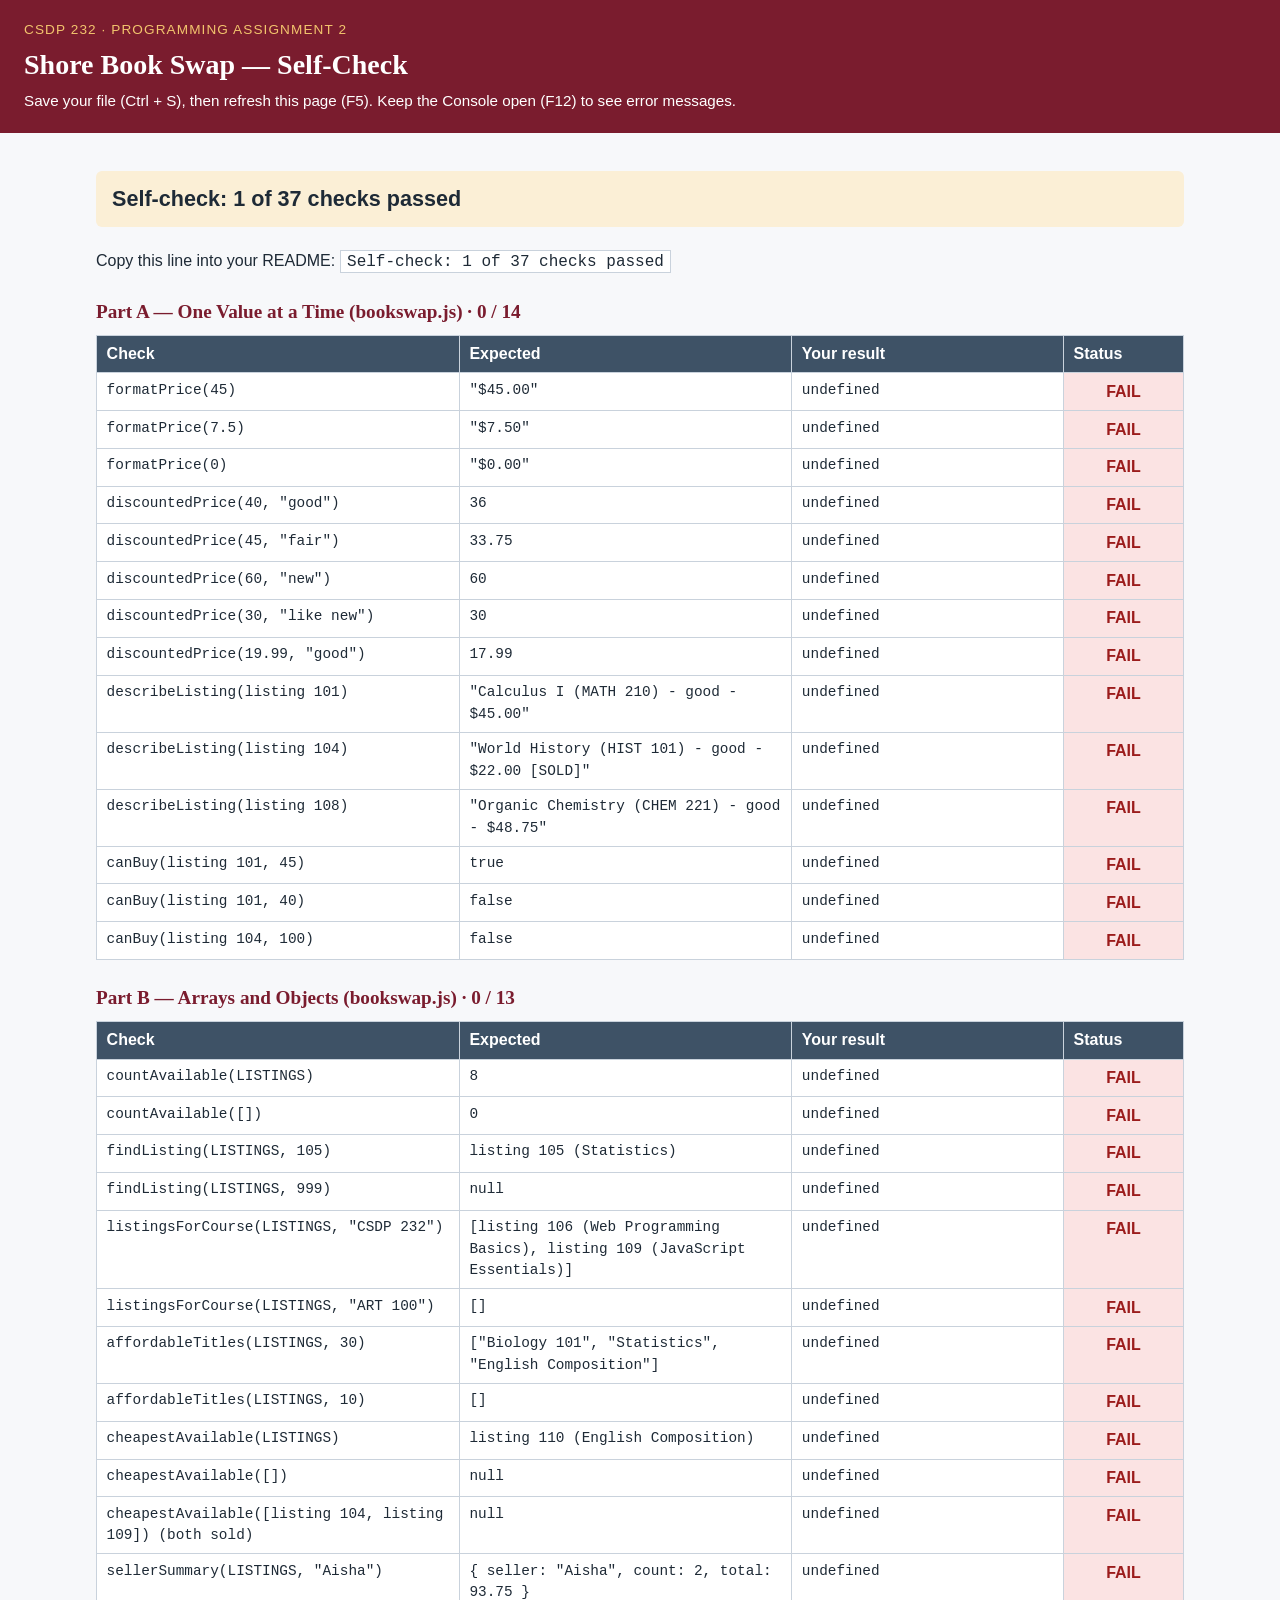
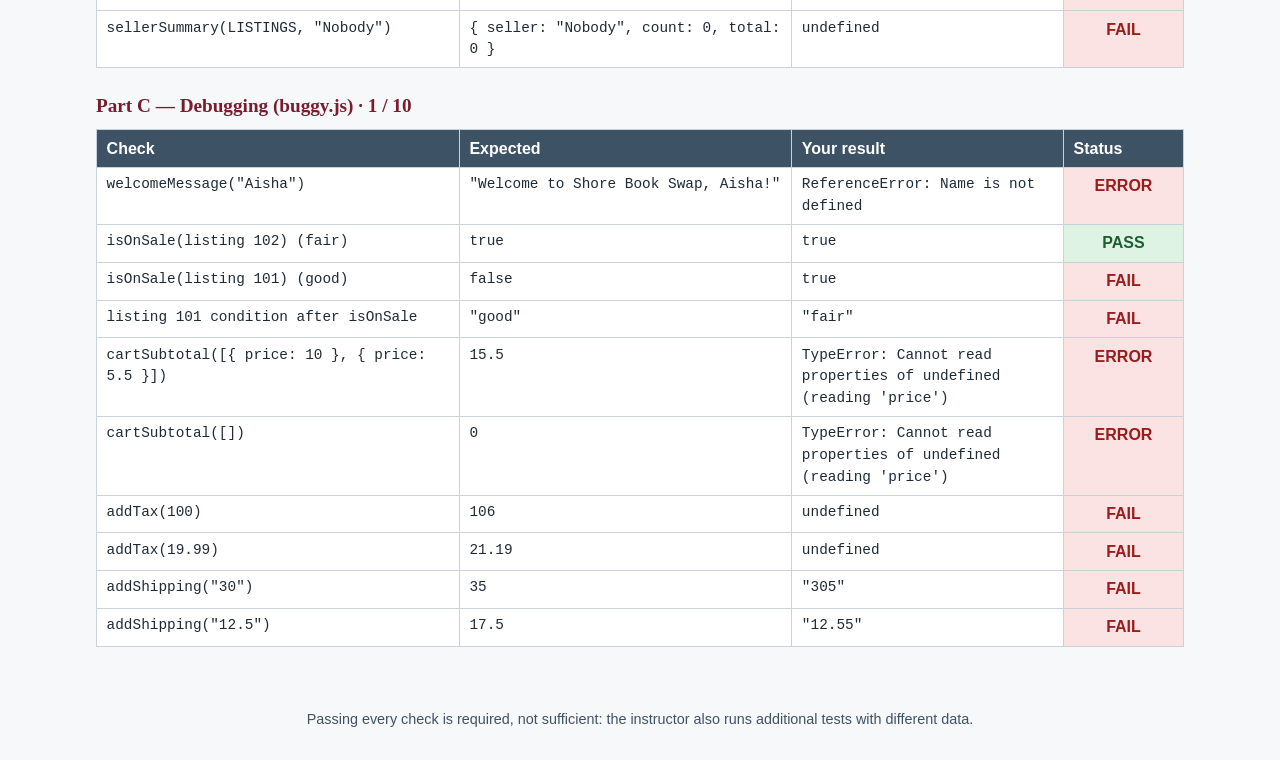
==== pa2/index.html @ 66fd7a8d "Add PA2 starter files" ====
<!DOCTYPE html>
<html lang="en">
<head>
  <meta charset="utf-8">
  <meta name="viewport" content="width=device-width, initial-scale=1">
  <title>PA2 Self-Check · Shore Book Swap</title>
  <link rel="stylesheet" href="css/checks.css">
</head>
<body>
  <!-- PA2 self-check page. DO NOT EDIT THIS FILE. -->
  <header>
    <p class="kicker">CSDP 232 · Programming Assignment 2</p>
    <h1>Shore Book Swap — Self-Check</h1>
    <p class="hint">Save your file (Ctrl + S), then refresh this page (F5). Keep the Console open (F12) to see error messages.</p>
  </header>

  <main>
    <p id="summary" class="summary">Running checks…</p>
    <p class="readme">Copy this line into your README: <code id="readme-line"></code></p>
    <div id="results"></div>
  </main>

  <footer>
    <p>Passing every check is required, not sufficient: the instructor also runs additional tests with different data.</p>
  </footer>

  <script src="js/data.js"></script>
  <script src="js/bookswap.js"></script>
  <script src="js/buggy.js"></script>
  <script src="js/checks.js"></script>
</body>
</html>
---- pa2/css/checks.css ----
/* PA2 self-check page styles. DO NOT EDIT THIS FILE. */

body {
  margin: 0;
  font-family: Calibri, "Segoe UI", Arial, sans-serif;
  font-size: 1rem;
  line-height: 1.5;
  color: #1e2a36;
  background: #f7f8fa;
}

header {
  background: #7a1c2e;
  color: #ffffff;
  padding: 1.25rem 1.5rem;
}

header h1 {
  margin: 0.25rem 0;
  font-family: Cambria, Georgia, serif;
  font-size: 1.75rem;
}

.kicker {
  margin: 0;
  font-size: 0.85rem;
  letter-spacing: 0.08em;
  text-transform: uppercase;
  color: #f2c46d;
}

.hint {
  margin: 0;
  font-size: 0.95rem;
}

main {
  max-width: 68rem;
  margin: 0 auto;
  padding: 1rem 1.5rem 2rem;
}

.summary {
  font-size: 1.35rem;
  font-weight: bold;
  padding: 0.75rem 1rem;
  border-radius: 6px;
  background: #fbefd6;
}

.summary.all {
  background: #dff3e4;
  color: #1d5e33;
}

.readme code {
  background: #ffffff;
  border: 1px solid #c9d2dc;
  padding: 0.1rem 0.4rem;
}

h2 {
  font-family: Cambria, Georgia, serif;
  font-size: 1.2rem;
  color: #7a1c2e;
  margin: 1.5rem 0 0.5rem;
}

table {
  width: 100%;
  table-layout: fixed;
  border-collapse: collapse;
  background: #ffffff;
}

th:nth-child(1) { width: 34%; }
th:nth-child(2) { width: 31%; }
th:nth-child(3) { width: 25%; }
th:nth-child(4) { width: 10%; }

th,
td {
  border: 1px solid #c9d2dc;
  padding: 0.4rem 0.6rem;
  text-align: left;
  vertical-align: top;
}

th {
  background: #3e5266;
  color: #ffffff;
}

.code {
  font-family: "Courier New", Consolas, monospace;
  font-size: 0.9rem;
  word-break: break-word;
}

.status {
  font-weight: bold;
  text-align: center;
}

.pass { background: #dff3e4; color: #1d5e33; }
.fail { background: #fbe3e3; color: #9b1c1c; }
.error { background: #fbe3e3; color: #9b1c1c; }
.missing { background: #fbefd6; color: #7a4a00; }

footer {
  text-align: center;
  font-size: 0.9rem;
  padding: 1rem;
  color: #3e5266;
}
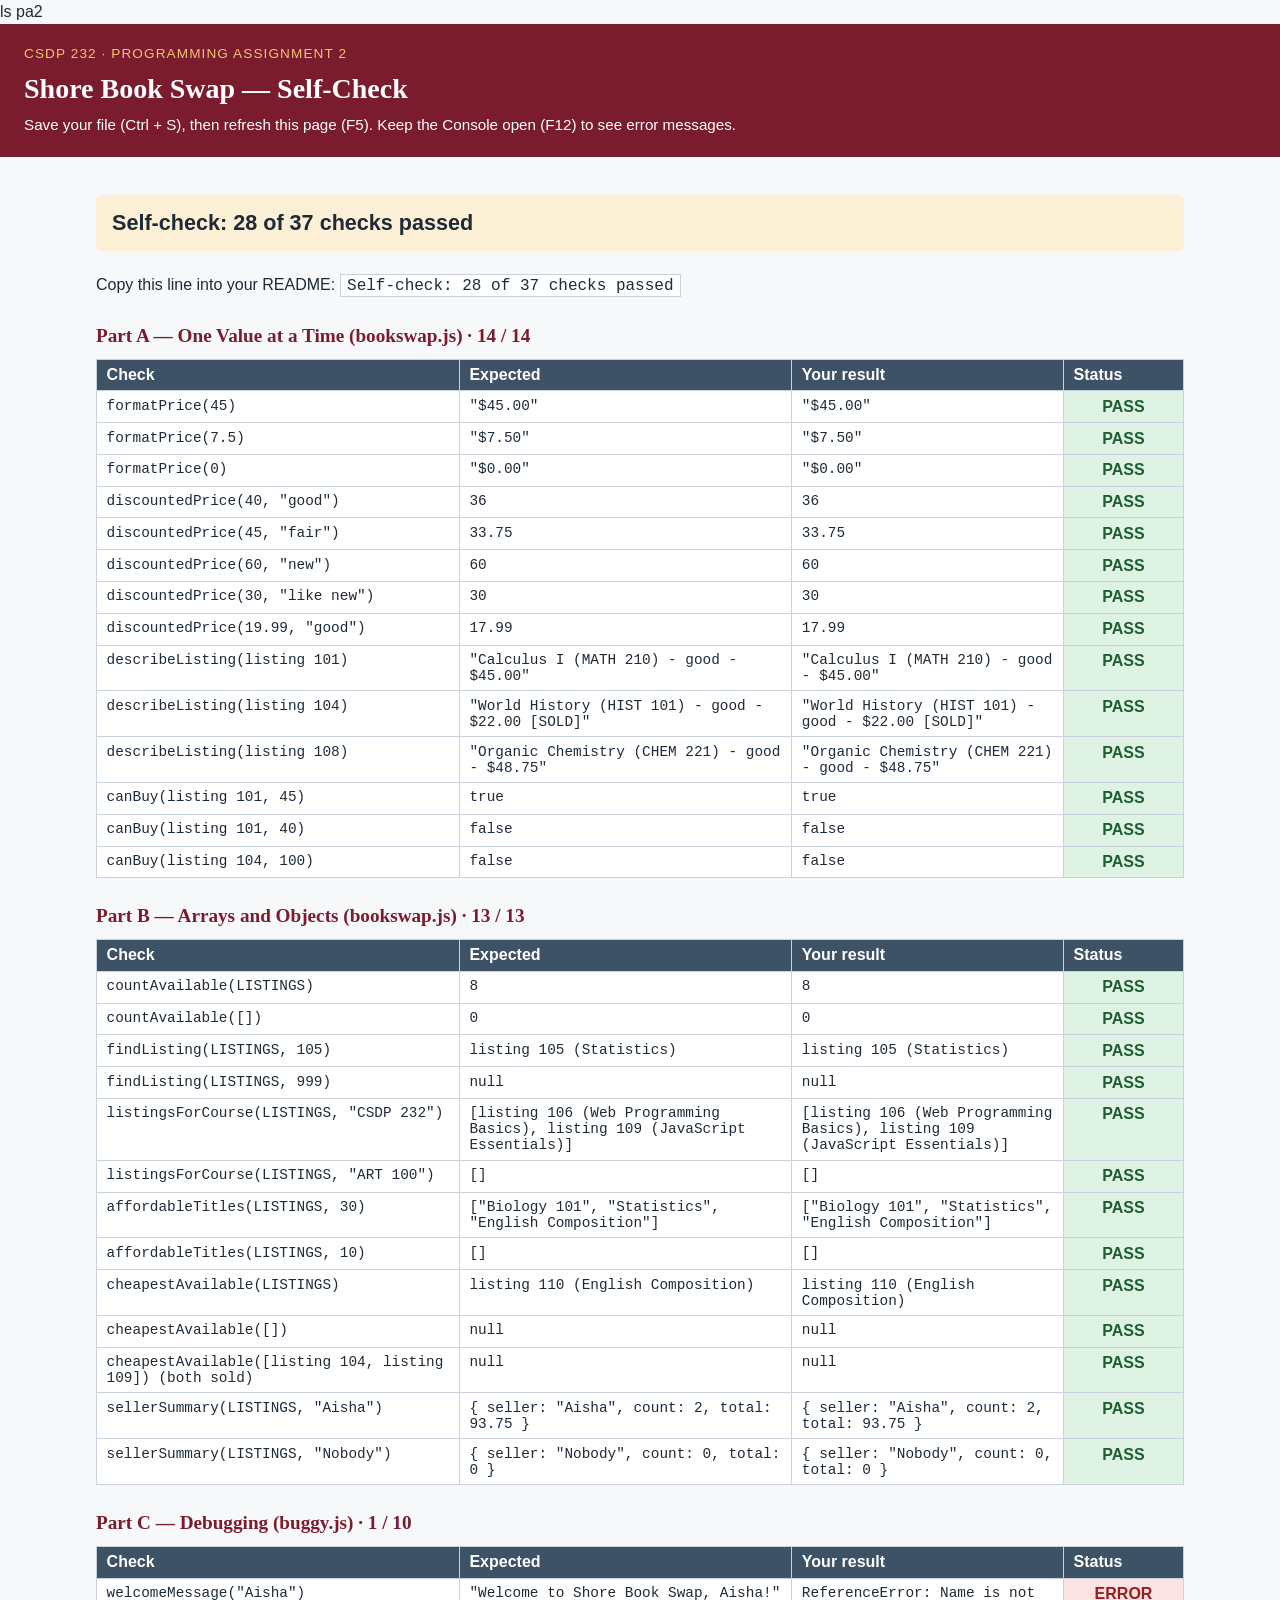
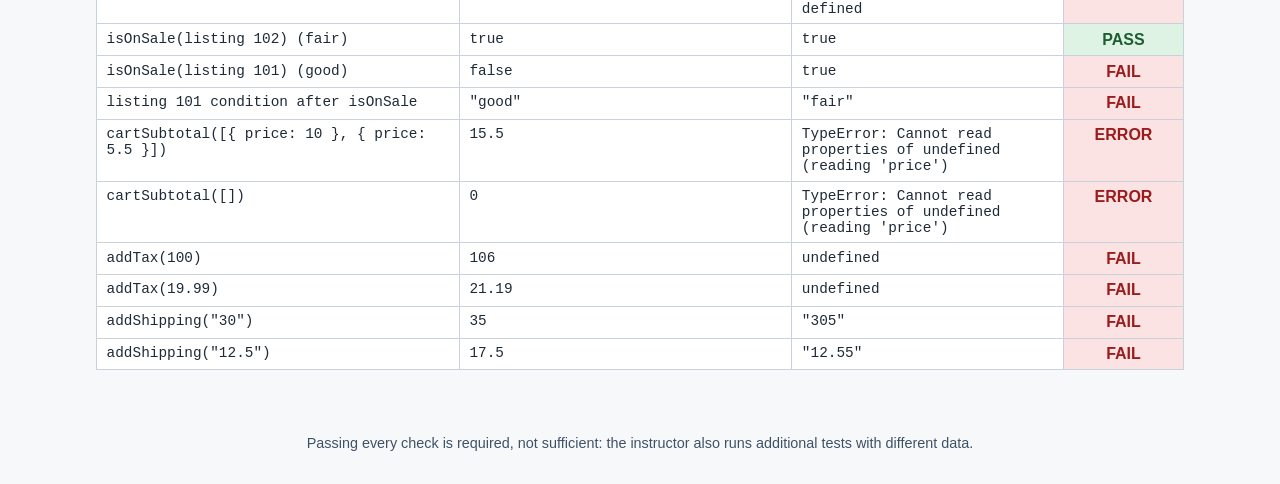
==== commit 97e1e0e5: "Write Part A and Part B functions in bookswap.js" ====
--- a/pa2/index.html
+++ b/pa2/index.html
@@ -1,4 +1,4 @@
-<!DOCTYPE html>
+ls pa2<!DOCTYPE html>
 <html lang="en">
 <head>
   <meta charset="utf-8">
